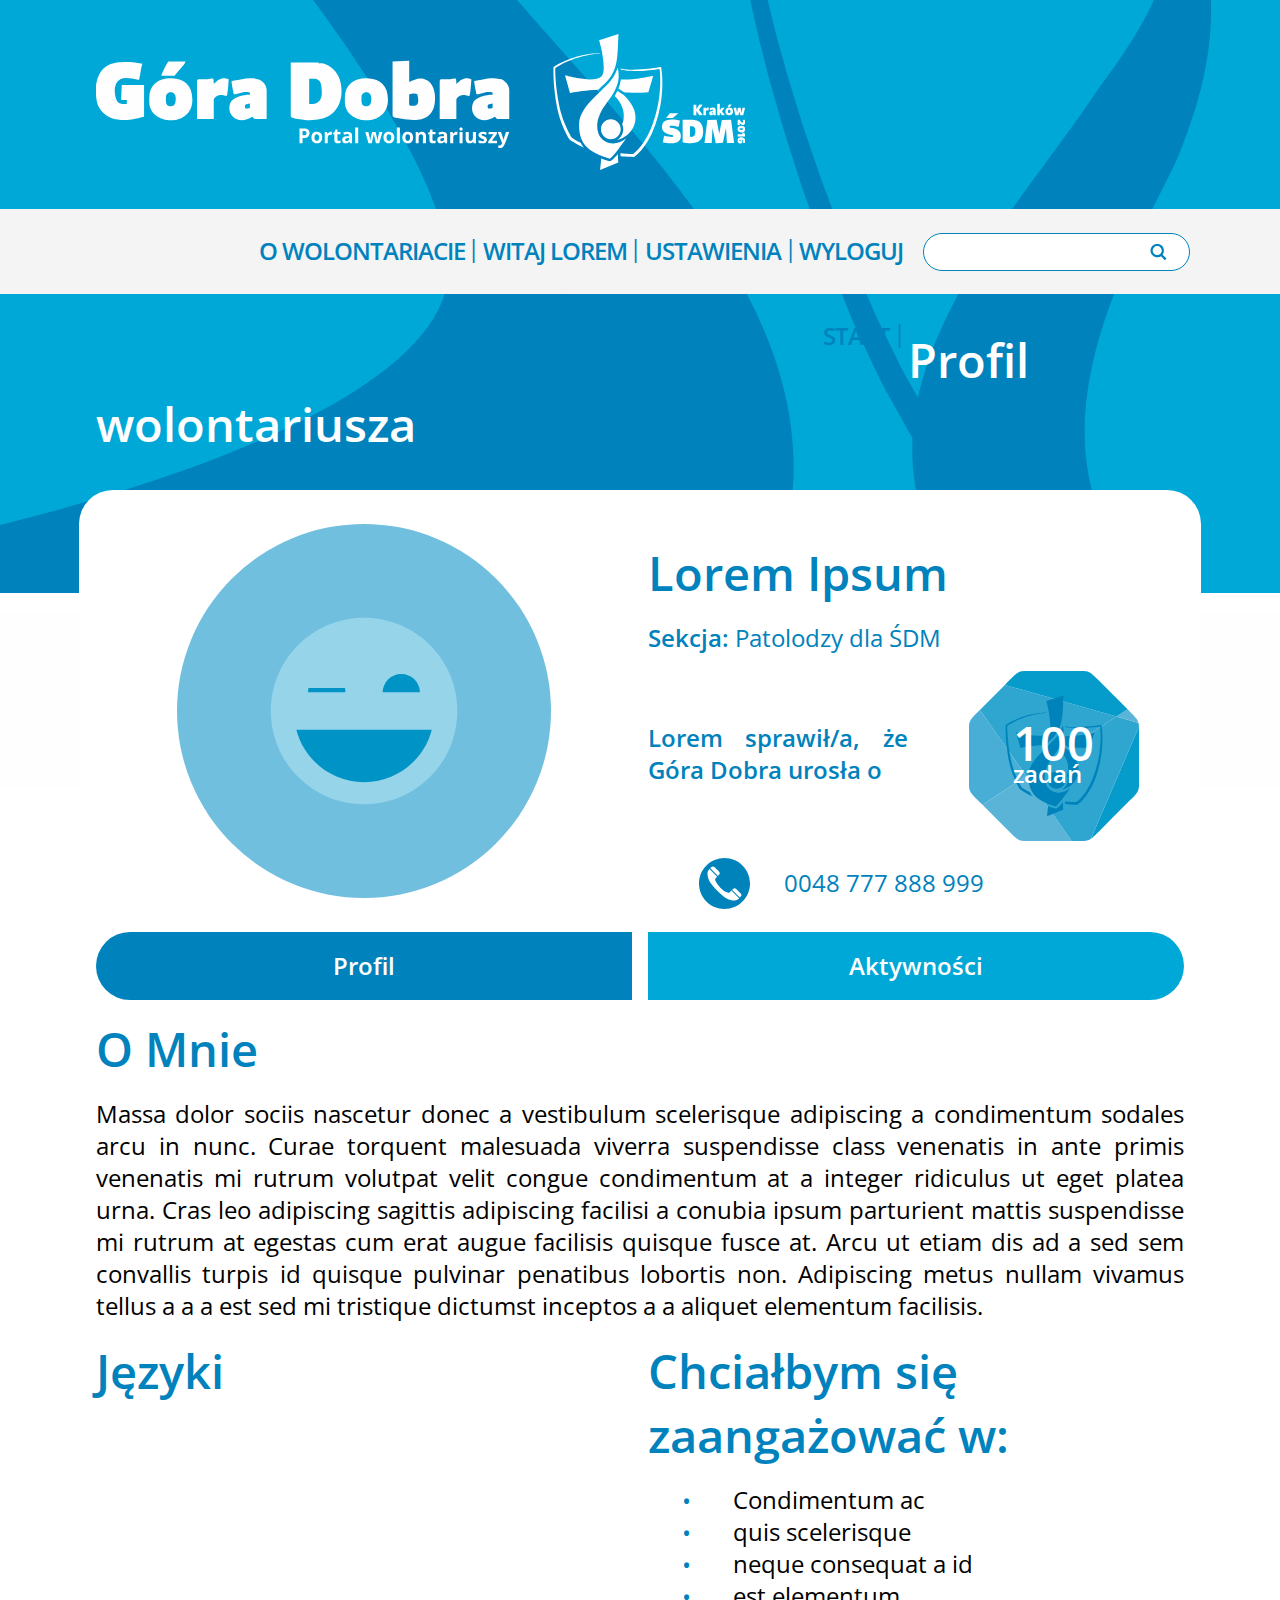
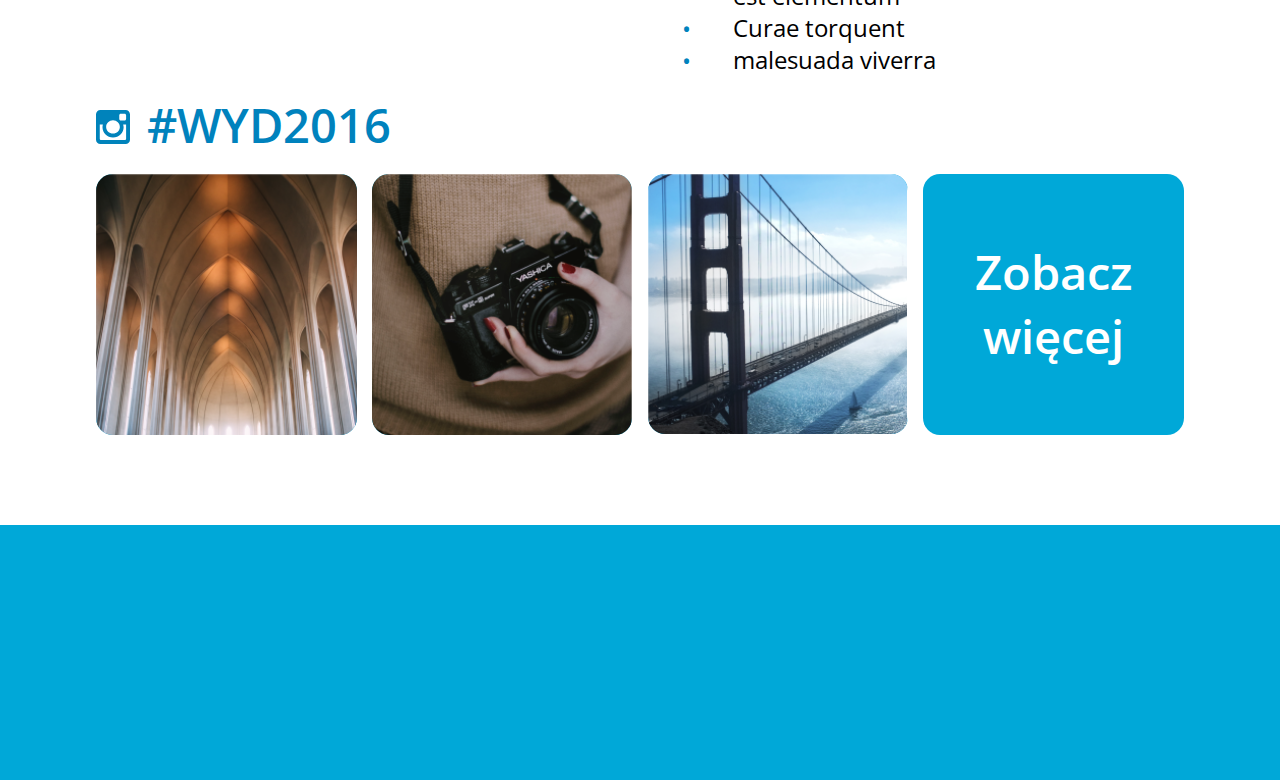
==== index.html @ ccc79607 "24.01" ====
<!DOCTYPE html>
<html lang="pl">
<head>
	<title>Góra Dobra - Portal wolontariuszy Światowych Dmi Młodzieży</title>
	<meta charset="UTF-8" />
	<link href='https://fonts.googleapis.com/css?family=Open+Sans:400,600&subset=latin-ext' rel='stylesheet' type='text/css'>
	<link rel="stylesheet" type="text/css" href="css/index.css" />
	<link rel="stylesheet" type="text/css" href="css/profile.css" />
	<meta name="viewport" content="width=device-width, initial-scale=1">
	
</head>
<body>
	<header>
		<div class="THE-margin">
			<img src="img/logo.svg" id="logo">
		</div>
		<nav>
			<div class="THE-margin">
				<div class="section group">
					<div class="col span_3_of_4">
						<ul>
							<li><a href="#">Wyloguj</a></li>
							<li><a href="#">Ustawienia</a></li>
							<li><a href="#">Witaj Lorem</a></li>
							<li><a href="#">O wolontariacie</a></li>
							<li><a href="#">Start</a></li>
						</ul>
					</div>
					<div class="col span_1_of_4" style="position:relative">
						<form id="menu-search-box">
							<input type="text" id="menu-search-form">
							<input type="image" src="img/search.svg" id="menu-search-submit">
						</form>
					</div>
				</div>
			</div>
		</nav>		
	</header>
	<article>
		<header class="THE-margin">
			<h1 id="THE-title">Profil wolontariusza</h1>
		</header>
			<div class="THE-margin" id="THE-body">
			<!-- ~~~~~~~~Vcard~~~~~~~~ -->
			<div class="section group">
				<div class="col span_2_of_4">
					<img src="img/profile/face.svg" id="prolife-photo">
				</div>
				<div class="col span_2_of_4">
					<h1 id="profile-name">Lorem Ipsum</h1>
					<h2><b>Sekcja:</b> Patolodzy dla ŚDM</h2>
				</div>
				<div class="col span_1_of_4">
					<p id="profile-grow-title"><b>Lorem sprawił/a, że Góra Dobra urosła o</b></p>
				</div>
				<div class="col span_1_of_4" id="profile-stone-box">
					<img src="img/profile/stone.svg" id="prolife-stone-img">
					<p id="profile-stone-tasks"><b id="profile-stone-tasks-nr">100</b><br><b>zadań</b></p>
				</div>
				<div class="col span_2_of_4">
					<img src="img/profile/phone.svg" id="prolife-contant-ico"><div><h2 id="prolife-contant-data">0048 777 888 999</div></h2>
				</div>
			</div>
			<!-- ~~~~~~~~RIBON~~~~~~~~ -->
			<div class="section group">
				<div class="col span_4_of_4 profile-ribon">
					<a href="index.html" class="profile-ribon-cell active">
						<b id="profile-ribon-txt">Profil</b>
					</a>
					<a href="#"  class="profile-ribon-cell">
						<b id="profile-ribon-txt">Aktywności</b>
					</a>
				</div>
			</div>
			<!-- ~~~~~~~~TXT~~~~~~~~ -->
			<div class="section group">
				<div class="col span_4_of_4">
					<h1>O Mnie</h1>
					<p>
						Massa dolor sociis nascetur donec a vestibulum scelerisque adipiscing a condimentum sodales arcu in nunc. Curae torquent malesuada viverra suspendisse class venenatis in ante primis venenatis mi rutrum volutpat velit congue condimentum at a integer ridiculus ut eget platea urna. Cras leo adipiscing sagittis adipiscing facilisi a conubia ipsum parturient mattis suspendisse mi rutrum at egestas cum erat augue facilisis quisque fusce at. Arcu ut etiam dis ad a sed sem convallis turpis id quisque pulvinar penatibus lobortis non. Adipiscing metus nullam vivamus tellus a a a est sed mi tristique dictumst inceptos a a aliquet elementum facilisis.
					</p>
				</div>
			</div>
			<div class="section group">
				<div class="col span_2_of_4">
					<h1>Języki</h1>
					<p>
					</p>
				</div>
				<div class="col span_2_of_4">
					<h1>Chciałbym się zaangażować w:</h1>
					<ul>
						<li>Condimentum ac </li>
						<li>quis scelerisque </li>
						<li>neque consequat a id </li>
						<li>est elementum</li>
						<li>Curae torquent</li>
						<li>malesuada viverra</li>
					</ul>
				</div>
			</div>
			<div class="section group">
				<div class="col span_4_of_4">
					<img src="img/profile/insta.svg" id="profilie-insta-ico"><h1>#WYD2016</h1>
				</div>
			</div>
			<div class="section group">
				<div class="col span_1_of_4">
					<img src="img/insta/1.png" class="profile-insta-photo">
				</div>
				<div class="col span_1_of_4">
					<img src="img/insta/2.png" class="profile-insta-photo">
				</div>
				<div class="col span_1_of_4">
					<img src="img/insta/3.png" class="profile-insta-photo">
				</div>
				<div class="col span_1_of_4">
					<div class='profile-insta-photo'>
    					<div class='square-content'>
    						<div>
    							<h1>Zobacz więcej</h1>
    						</div>
    					</div>
					</div>
				</div>
			</div>	
		</div>
	</article>

	<footer>

	</footer>

</body>
</html>
---- css/index.css ----
/*--------------------CLEAR-----------------*/
html, body, div, span, object, iframe,
h1, h2, h3, h4, h5, h6, p, blockquote, pre,
abbr, address, cite, code,
del, dfn, em, img, ins, kbd, q, samp,
small, strong, sub, sup, var,
b, i,
dl, dt, dd, ol, ul, li,
fieldset, form, label, legend,
table, caption, tbody, tfoot, thead, tr, th, td,
article, aside, canvas, details, figcaption, figure, 
footer, header, hgroup, menu, nav, section, summary,
time, mark, audio, video {
    margin: 0;
    padding: 0;
    border: 0;
    outline: 0;
    font-size: 100%;
    vertical-align: baseline;
    background: transparent;
}
/* -----------GRID---------------------*/
.section {
	clear: both;
	padding: 0px;
	margin: 0px;
}
.col {
	display: block;
	float:left;
	margin: 0% 0 0% 1.4%;
}
.col:first-child { margin-left: 0; }

/*  GROUPING  */
.group:before,
.group:after { content:""; display:table; }
.group:after { clear:both;}
.group { zoom:1;  For IE 6/7  }

/*  GRID OF FOUR  */
.span_4_of_4 {
	width: 100%;
}
.span_3_of_4 {
	width: 74.65%;
}
.span_2_of_4 {
	width: 49.3%;
}
.span_1_of_4 {
	width: 23.95%;
}
/*  BREAK INTO TWO ROWNS*/
@media only screen and (max-width: 760px) {
	.col { 	margin: 1% 0 1% 0%; }
	.span_2_of_4, .span_3_of_4, .span_4_of_4 { width: 100%; }
	.span_1_of_4 { width: 50%; }
}

/*--------------------TEXTS------------------------*/
html {
	font-family: 'Open Sans', sans-serif;
	font-size: 17px;
	}
h1 {
	font-size: 2.75rem;
	margin: 1rem 0 1rem 0;
}
h2,p,b,a,ul{
	font-size: 1.4rem;
}
h2,a{
	color:#0082BD;
	font-weight: 400;
}
p,ul{
	color:#000;
	font-weight: 400;
	text-align: justify;
}
b,h1{
	color:#0082BD;
	font-weight: 600;
}
ul{
	margin-left:5rem;
	list-style: none;
}
li:before {
	content: '\2022';
	display: block;
	position: relative;
	max-width: 0;
	max-height: 0;
	left: -3rem;
	top: 1px;
	color:#0082BD;
	font-size: 1.4rem;
}

/*--------------------BODY------------------------*/
body {
	background-image:url("../img/bgcut.svg"),url("../img/bg.svg");
	background-repeat:repeat-x, no-repeat;
	background-position:0% 36em, center top;
	background-size:100%;
}
.THE-margin {
	margin: auto;
	width: 64rem;
}
/*HEAD*/
#logo {
	margin: 2rem 0 2rem 0;
	height: 8em;
}
nav {
	background-color: #f4f4f4;
	width: 100%;
	height: 5rem;
}
/*-------------------MENU---------------------*/
Nav ul {
	list-style: outside none none
	float:right;
}
nav ul li {
	float: right;
}
nav ul li a {
	text-transform: uppercase;
	text-decoration: none;
	font-weight: 600;
	letter-spacing: -1px;
	line-height: 5rem;
	white-space: nowrap;
}
Nav ul li:before {
	content: '';
}
Nav ul li:after {
	content: '|';
	color:#0082BD;
	position: relative;
	top:-3px;
	margin: 0 0.15rem 0 0.15rem;
}
Nav ul li:first-child:after { content: ""; }
/*---------------SEARCH---BOX-----------------------*/
#menu-search-box {
	margin:1.4rem 0 1.5rem 0;
}
#menu-search-form {
	width: 100%;
	border: 1px solid #0082BD;
	border-radius: 2rem;
	height: 2rem;
	display: inline-block;
	line-height: 5rem;
}
#menu-search-submit {
	position: absolute;
	top:2.5rem;
	right: 1rem;
	-webkit-transform: translate(0%,-50%);
	-ms-transform: translate(0%,-50%);
	-o-transform: translate(0%,-50%);
	transform: translate(0%,-50%);
	height: 1rem;
}
/*Content*/
#THE-title{
	margin: 2rem 0 2rem 0;
	color:#fff;
}
#THE-body {
	background-color: #fff;
	border-radius: 2rem;
	padding: 1rem;
}

/*FOOTER*/
footer {
	margin: 4rem 0 0 0;
	background-color: #00A8D8; 
	width: 100%;
	height: 15rem;
}
---- css/profile.css ----
#prolife-photo {
	height:22rem;
	display: block;
	margin: 1rem auto;
	border-radius: 100%;
}
#profile-name{
	margin-top: 2rem;
}
#profile-grow-title {
	margin: 4rem auto;
}
#profile-stone-box {
	position:relative;
	text-align: center;
}
#prolife-stone-img {
	height:10rem;
	display: block;
	margin: 1rem auto;
}
#profile-stone-tasks{
	line-height: 0.9;
	position: absolute;
	top: 4rem;
	left: 50%;
	-webkit-transform: translate(-50%,0%);
	-ms-transform: translate(-50%,0%);
	-o-transform: translate(-50%,0%);
	transform: translate(-50%,0%);
}
#profile-stone-tasks>b{
	color: #fff;
}
#profile-stone-tasks-nr {
	font-size: 2.75rem;
}
#prolife-contant-ico {
	height: 3rem;
	float: left;
	margin: 0 2rem 0 3rem;
}
#prolife-contant-data {
	line-height: 3rem;
}
.profile-ribon {
	margin: 1rem 0 0 0;
	display: -ms-flexbox;
	display: -webkit-flex;
	display: flex;
	-webkit-flex-direction: row;
	-ms-flex-direction: row;
	flex-direction: row;
	-webkit-flex-wrap: nowrap;
	-ms-flex-wrap: nowrap;
	flex-wrap: nowrap;
	-webkit-justify-content: center;
	-ms-flex-pack: center;
	justify-content: center;
	-webkit-align-content: stretch;
	-ms-flex-line-pack: stretch;
	align-content: stretch;
	-webkit-align-items: center;
	-ms-flex-align: center;
	align-items: center;
}
.profile-ribon-cell {
	-webkit-flex: 1 1 auto;
	-ms-flex: 1 1 auto;
	flex: 1 1 auto;
	-webkit-align-self: auto;
	-ms-flex-item-align: auto;
	align-self: auto;
	background-color: #00A8D8;
	height: 4rem;
	margin: 0 0 0 1.4%;
	position: relative;
}
.profile-ribon-cell:first-child{
	border-radius: 2rem 0 0 2rem;
	margin-left: 0;
}
.profile-ribon-cell:last-child{
	border-radius: 0 2rem 2rem 0;
}
.profile-ribon-cell:active {
	background-color: #0082BD;
}
.profile-ribon-cell.active {
	background-color: #0082BD;
}
#profile-ribon-txt {
	color:#fff;
	position: absolute;
	top: 50%;
	left: 50%;
	-webkit-transform: translate(-50%,-50%);
	-ms-transform: translate(-50%,-50%);
	-o-transform: translate(-50%,-50%);
	transform: translate(-50%,-50%);
}
#profilie-insta-ico{
	height: 2rem;
	float: left;
	margin: 2rem 1rem 0 0;
}

.profile-insta-photo {
	width: 100%;
	min-height: 13rem;
	border-radius: 1rem;
	background-color:#00A8D8;
	position: relative;
	overflow: hidden;
}
.profile-insta-photo:before{
    content: "";
    display: block;
    padding-top: 100%;
}
.square-content{
    position:absolute;
    top: 0;
    left: 0;
    bottom: 0;
    right: 0;
    color: #fff;
}
.square-content div {
   display: table;
   width: 100%;
   height: 100%;
}
.square-content h1 {
    display: table-cell;
    text-align: center;
    vertical-align: middle;
    color: white
}
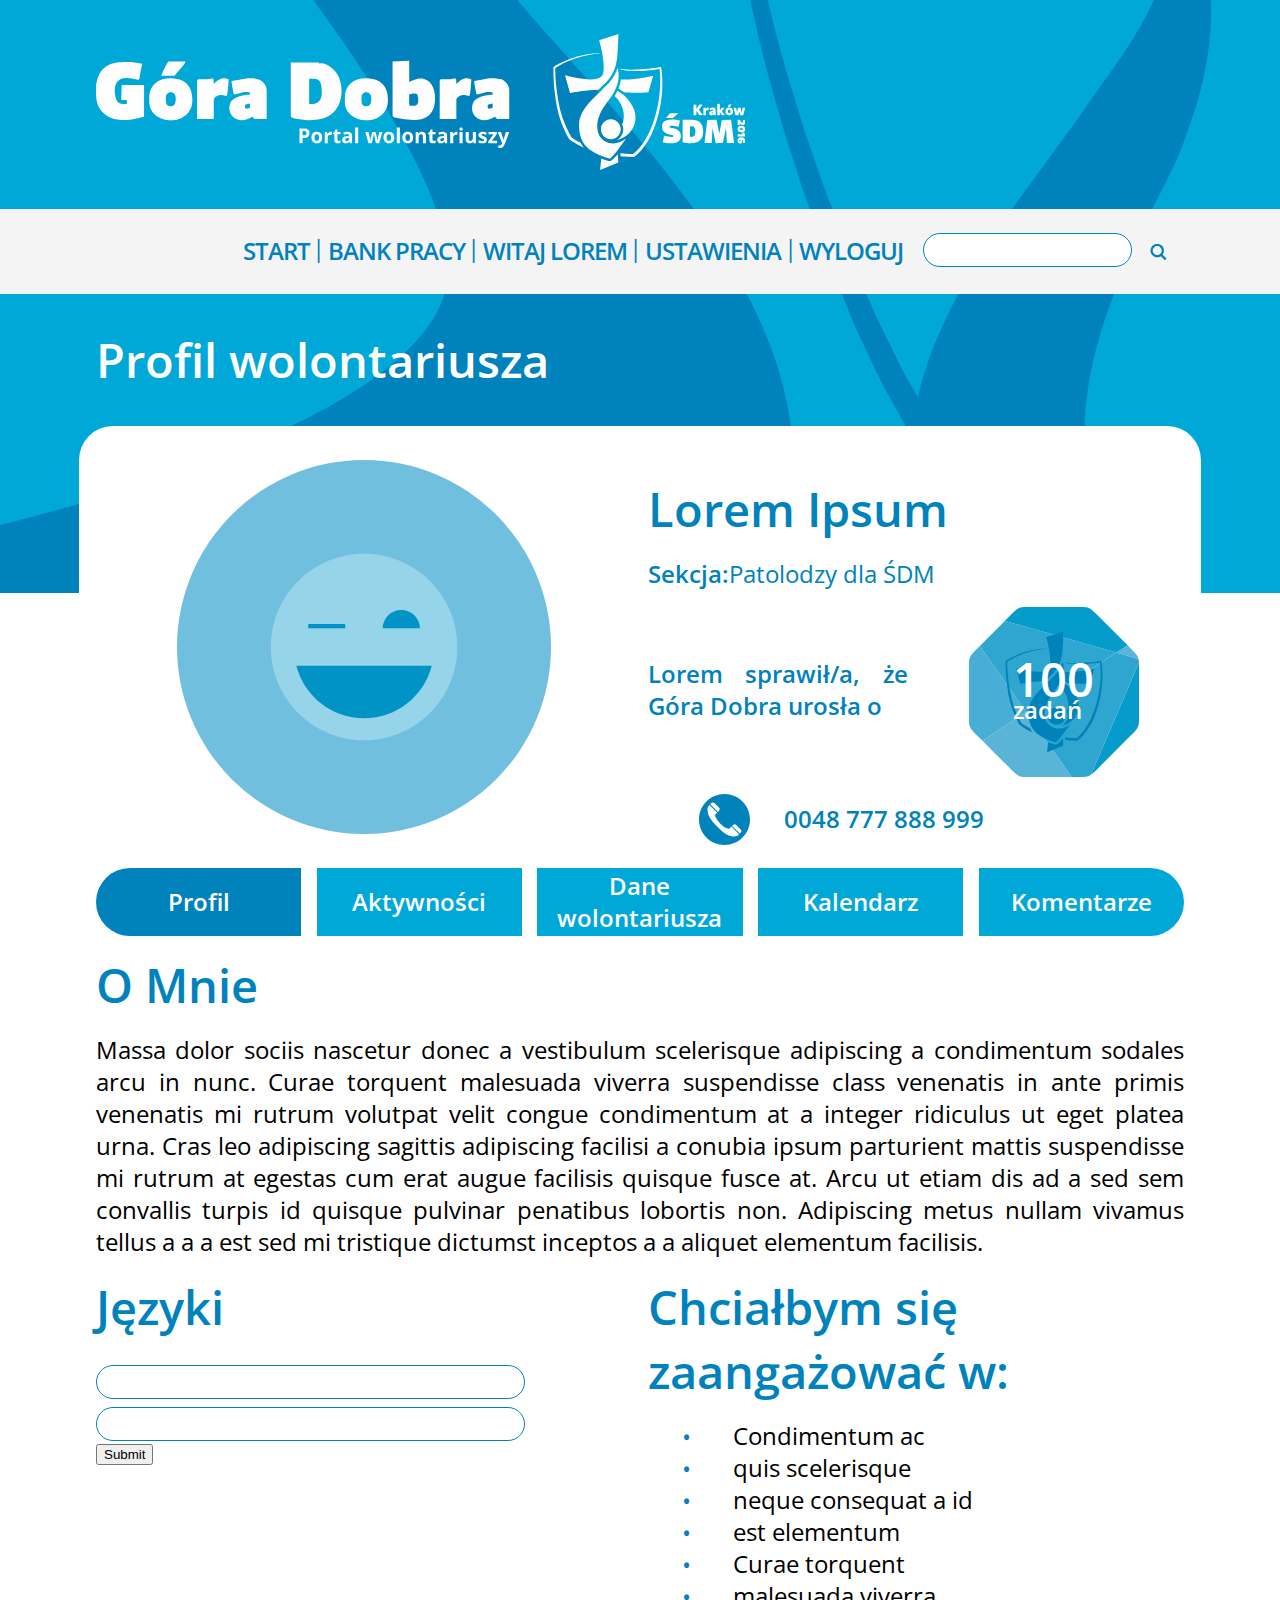
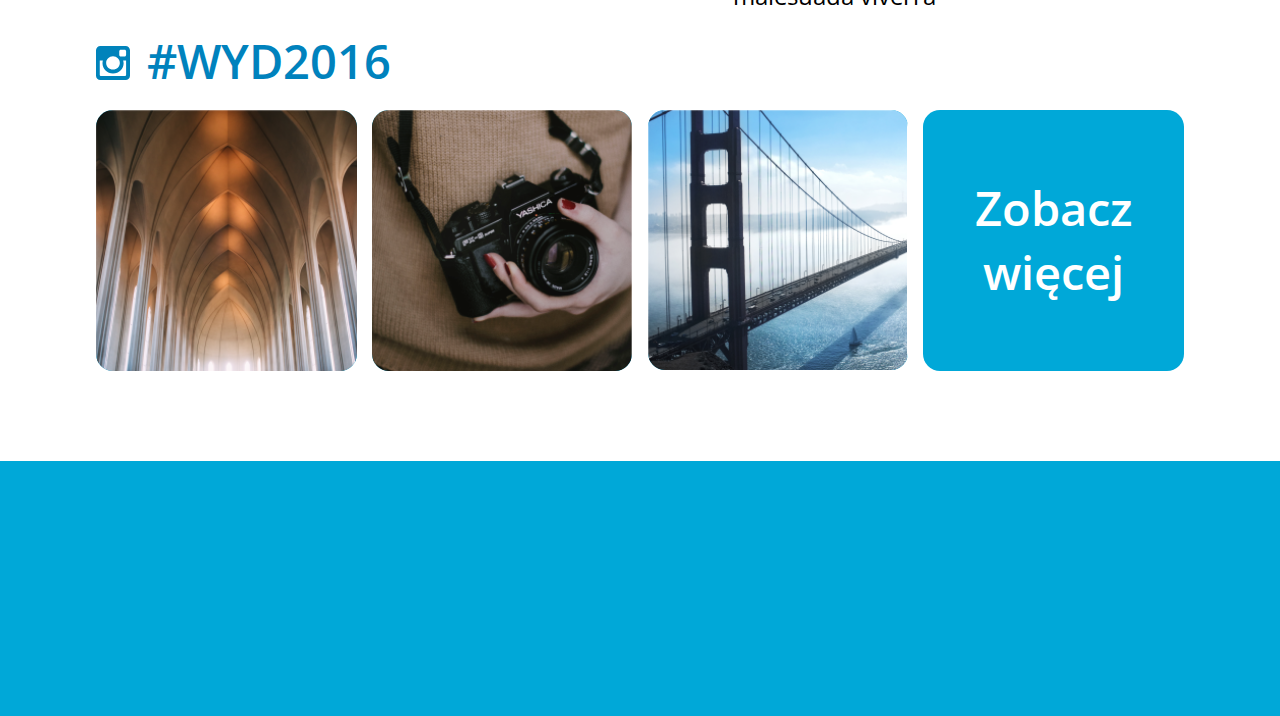
==== commit 67a3a012: "login site added" ====
--- a/index.html
+++ b/index.html
@@ -7,7 +7,7 @@
 	<link rel="stylesheet" type="text/css" href="css/index.css" />
 	<link rel="stylesheet" type="text/css" href="css/profile.css" />
 	<meta name="viewport" content="width=device-width, initial-scale=1">
-	
+
 </head>
 <body>
 	<header>
@@ -22,19 +22,19 @@
 							<li><a href="#">Wyloguj</a></li>
 							<li><a href="#">Ustawienia</a></li>
 							<li><a href="#">Witaj Lorem</a></li>
-							<li><a href="#">O wolontariacie</a></li>
+							<li><a href="#">Bank pracy</a></li>
 							<li><a href="#">Start</a></li>
 						</ul>
 					</div>
 					<div class="col span_1_of_4" style="position:relative">
-						<form id="menu-search-box">
-							<input type="text" id="menu-search-form">
+						<form>
+							<input type="text" class="form" id="menu-search-box">
 							<input type="image" src="img/search.svg" id="menu-search-submit">
 						</form>
 					</div>
 				</div>
 			</div>
-		</nav>		
+		</nav>
 	</header>
 	<article>
 		<header class="THE-margin">
@@ -48,7 +48,7 @@
 				</div>
 				<div class="col span_2_of_4">
 					<h1 id="profile-name">Lorem Ipsum</h1>
-					<h2><b>Sekcja:</b> Patolodzy dla ŚDM</h2>
+					<h2><b>Sekcja:</b><span>Patolodzy dla ŚDM</span></h2>
 				</div>
 				<div class="col span_1_of_4">
 					<p id="profile-grow-title"><b>Lorem sprawił/a, że Góra Dobra urosła o</b></p>
@@ -67,8 +67,17 @@
 					<a href="index.html" class="profile-ribon-cell active">
 						<b id="profile-ribon-txt">Profil</b>
 					</a>
+					<a href="activity.html"  class="profile-ribon-cell">
+						<b id="profile-ribon-txt">Aktywności</b>
+					</a>
 					<a href="#"  class="profile-ribon-cell">
-						<b id="profile-ribon-txt">Aktywności</b>
+						<b id="profile-ribon-txt">Dane wolontariusza</b>
+					</a>
+					<a href="#"  class="profile-ribon-cell">
+						<b id="profile-ribon-txt">Kalendarz</b>
+					</a>
+					<a href="#"  class="profile-ribon-cell">
+						<b id="profile-ribon-txt">Komentarze</b>
 					</a>
 				</div>
 			</div>
@@ -84,8 +93,11 @@
 			<div class="section group">
 				<div class="col span_2_of_4">
 					<h1>Języki</h1>
-					<p>
-					</p>
+					 <form action="#" method="get">
+					 <input type="text" name="fname" class="form txr"><br>
+					 <input type="textarea" name="lname" class="form txr"><br>
+					 <input type="submit" value="Submit">
+					</form>
 				</div>
 				<div class="col span_2_of_4">
 					<h1>Chciałbym się zaangażować w:</h1>
@@ -123,7 +135,7 @@
     					</div>
 					</div>
 				</div>
-			</div>	
+			</div>
 		</div>
 	</article>
 
@@ -132,4 +144,4 @@
 	</footer>
 
 </body>
-</html>+</html>
--- a/css/index.css
+++ b/css/index.css
@@ -8,7 +8,7 @@
 dl, dt, dd, ol, ul, li,
 fieldset, form, label, legend,
 table, caption, tbody, tfoot, thead, tr, th, td,
-article, aside, canvas, details, figcaption, figure, 
+article, aside, canvas, details, figcaption, figure,
 footer, header, hgroup, menu, nav, section, summary,
 time, mark, audio, video {
     margin: 0;
@@ -64,19 +64,24 @@
 	font-size: 17px;
 	}
 h1 {
+	margin: 1rem 0 1rem 0;
 	font-size: 2.75rem;
-	margin: 1rem 0 1rem 0;
-}
-h2,p,b,a,ul{
+}
+h2 {
+	margin: 1rem 0 0 0;
+}
+h2,p,b,a,ul,span{
 	font-size: 1.4rem;
 }
 h2,a{
 	color:#0082BD;
+	font-weight: 600;
+}
+p,ul,span {
 	font-weight: 400;
 }
 p,ul{
 	color:#000;
-	font-weight: 400;
 	text-align: justify;
 }
 b,h1{
@@ -98,7 +103,9 @@
 	color:#0082BD;
 	font-size: 1.4rem;
 }
-
+.p-space{
+	padding-left: 9rem;
+}
 /*--------------------BODY------------------------*/
 body {
 	background-image:url("../img/bgcut.svg"),url("../img/bg.svg");
@@ -147,17 +154,18 @@
 	margin: 0 0.15rem 0 0.15rem;
 }
 Nav ul li:first-child:after { content: ""; }
-/*---------------SEARCH---BOX-----------------------*/
-#menu-search-box {
-	margin:1.4rem 0 1.5rem 0;
-}
-#menu-search-form {
-	width: 100%;
+/*---------------FORMS-----------------------*/
+
+.form {
+	width: 80%;
 	border: 1px solid #0082BD;
 	border-radius: 2rem;
 	height: 2rem;
 	display: inline-block;
 	line-height: 5rem;
+	padding: 0 1rem 0 1rem;
+	margin-top: 0.5rem;
+	box-sizing:border-box;
 }
 #menu-search-submit {
 	position: absolute;
@@ -169,6 +177,9 @@
 	transform: translate(0%,-50%);
 	height: 1rem;
 }
+#menu-search-box {
+	margin:1.4rem 0 1.5rem 0;
+}
 /*Content*/
 #THE-title{
 	margin: 2rem 0 2rem 0;
@@ -183,7 +194,7 @@
 /*FOOTER*/
 footer {
 	margin: 4rem 0 0 0;
-	background-color: #00A8D8; 
+	background-color: #00A8D8;
 	width: 100%;
 	height: 15rem;
-}+}
--- a/css/profile.css
+++ b/css/profile.css
@@ -42,6 +42,7 @@
 }
 #prolife-contant-data {
 	line-height: 3rem;
+	margin: 0;
 }
 .profile-ribon {
 	margin: 1rem 0 0 0;
@@ -92,6 +93,7 @@
 #profile-ribon-txt {
 	color:#fff;
 	position: absolute;
+	text-align: center;
 	top: 50%;
 	left: 50%;
 	-webkit-transform: translate(-50%,-50%);
@@ -136,4 +138,4 @@
     text-align: center;
     vertical-align: middle;
     color: white
-}+}
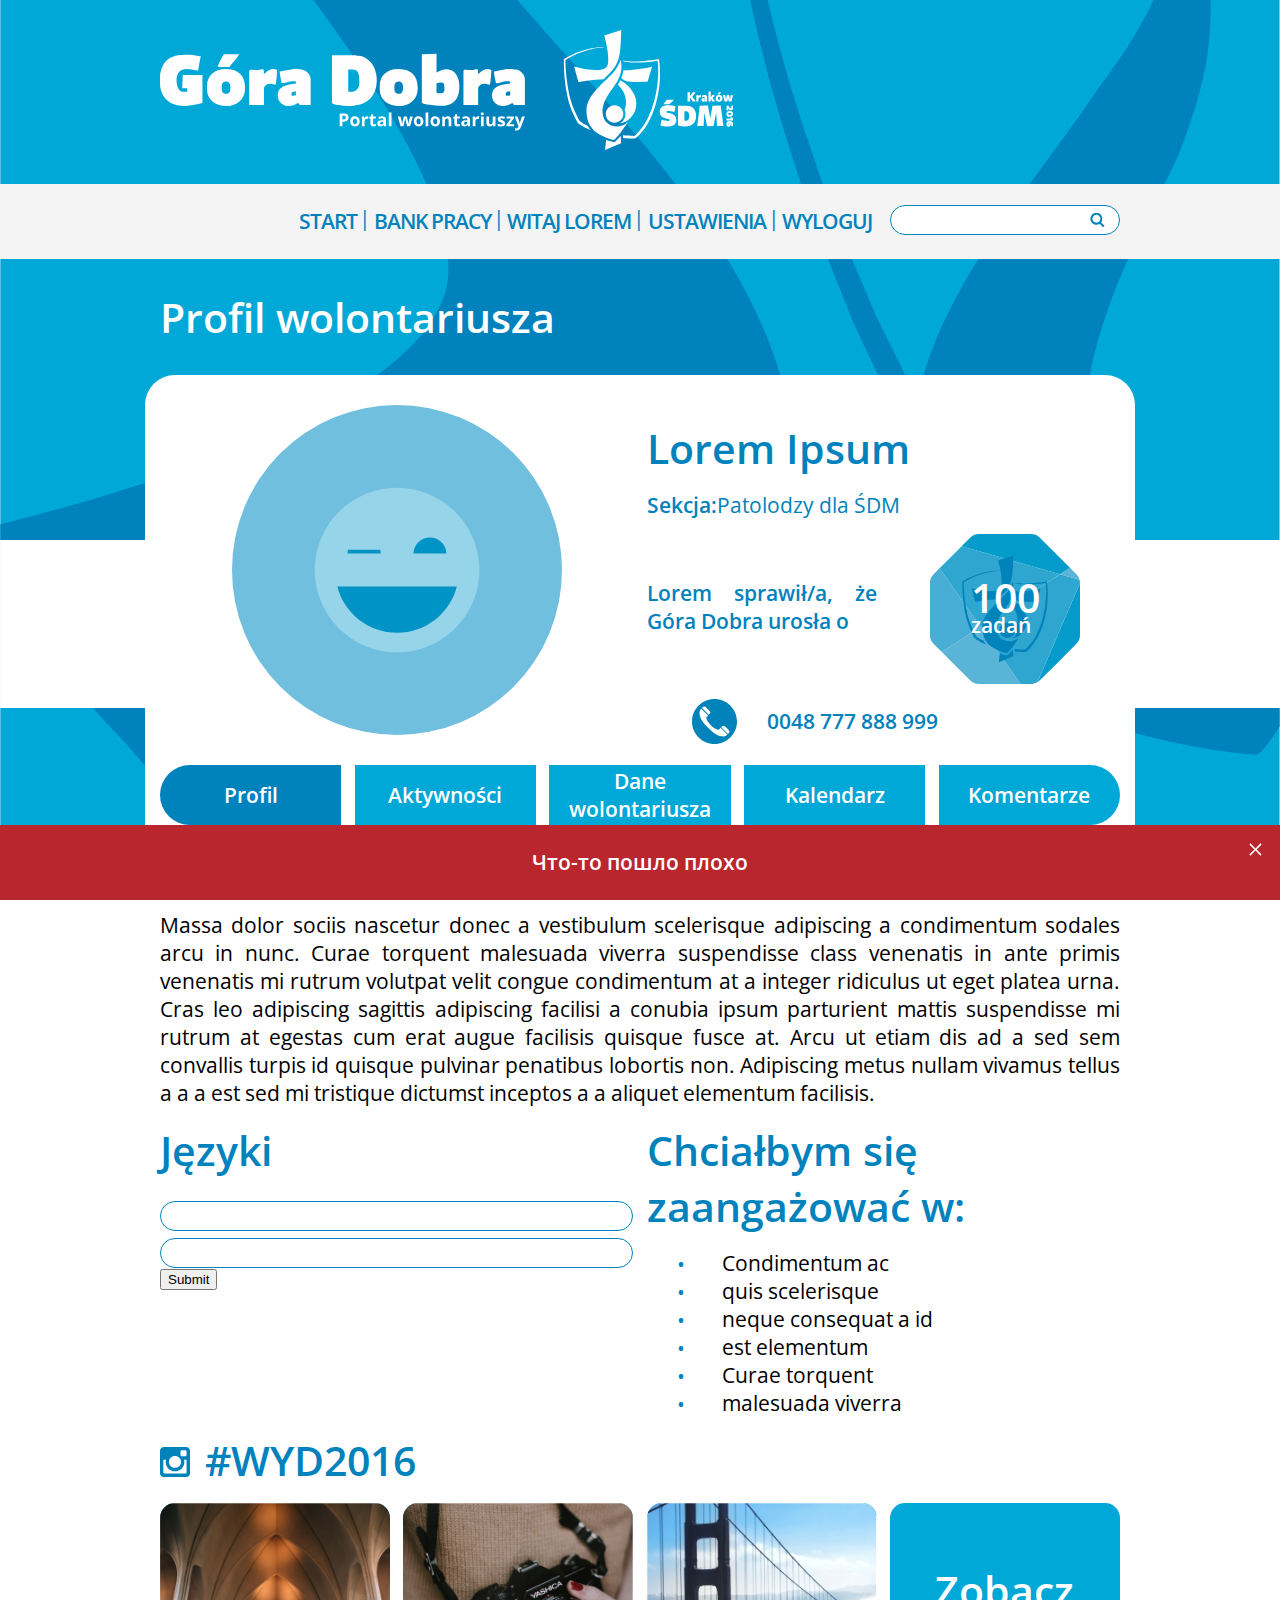
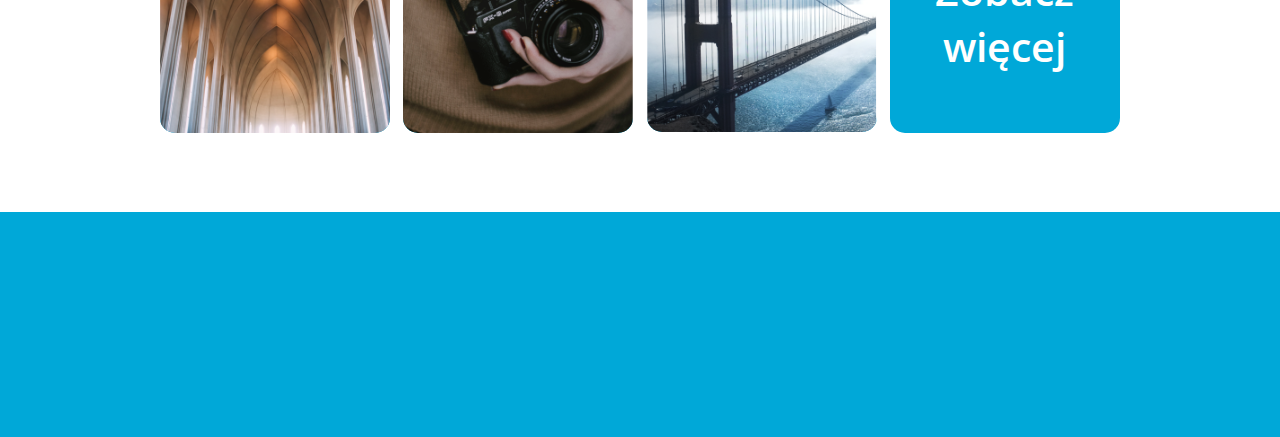
==== commit 9befb23a: "Alerty plus mobile" ====
--- a/index.html
+++ b/index.html
@@ -26,7 +26,7 @@
 							<li><a href="#">Start</a></li>
 						</ul>
 					</div>
-					<div class="col span_1_of_4" style="position:relative">
+					<div class="col span_1_of_4 search" style="position:relative">
 						<form>
 							<input type="text" class="form" id="menu-search-box">
 							<input type="image" src="img/search.svg" id="menu-search-submit">
@@ -76,7 +76,7 @@
 					<a href="#"  class="profile-ribon-cell">
 						<b id="profile-ribon-txt">Kalendarz</b>
 					</a>
-					<a href="#"  class="profile-ribon-cell">
+					<a href="comments.html"  class="profile-ribon-cell">
 						<b id="profile-ribon-txt">Komentarze</b>
 					</a>
 				</div>
@@ -138,7 +138,10 @@
 			</div>
 		</div>
 	</article>
-
+	<div id="alert-err" class="alert-on">
+		<h2>Что-то пошло плохо</h2>
+		<img src="img/cross.svg" id="alert-cross" onclick="document.getElementById('alert-err').className='alert-off'">
+	</div>
 	<footer>
 
 	</footer>
--- a/css/index.css
+++ b/css/index.css
@@ -11,13 +11,13 @@
 article, aside, canvas, details, figcaption, figure,
 footer, header, hgroup, menu, nav, section, summary,
 time, mark, audio, video {
-    margin: 0;
-    padding: 0;
-    border: 0;
-    outline: 0;
-    font-size: 100%;
-    vertical-align: baseline;
-    background: transparent;
+		margin: 0;
+		padding: 0;
+		border: 0;
+		outline: 0;
+		font-size: 100%;
+		vertical-align: baseline;
+		background: transparent;
 }
 /* -----------GRID---------------------*/
 .section {
@@ -36,7 +36,7 @@
 .group:before,
 .group:after { content:""; display:table; }
 .group:after { clear:both;}
-.group { zoom:1;  For IE 6/7  }
+.group { zoom:1; /* For IE 6/7 */ }
 
 /*  GRID OF FOUR  */
 .span_4_of_4 {
@@ -50,18 +50,12 @@
 }
 .span_1_of_4 {
 	width: 23.95%;
-}
-/*  BREAK INTO TWO ROWNS*/
-@media only screen and (max-width: 760px) {
-	.col { 	margin: 1% 0 1% 0%; }
-	.span_2_of_4, .span_3_of_4, .span_4_of_4 { width: 100%; }
-	.span_1_of_4 { width: 50%; }
 }
 
 /*--------------------TEXTS------------------------*/
 html {
 	font-family: 'Open Sans', sans-serif;
-	font-size: 17px;
+	font-size: 15px;
 	}
 h1 {
 	margin: 1rem 0 1rem 0;
@@ -128,8 +122,8 @@
 	height: 5rem;
 }
 /*-------------------MENU---------------------*/
-Nav ul {
-	list-style: outside none none
+nav ul {
+	list-style: outside none none;
 	float:right;
 }
 nav ul li {
@@ -143,21 +137,21 @@
 	line-height: 5rem;
 	white-space: nowrap;
 }
-Nav ul li:before {
+nav ul li:before {
 	content: '';
 }
-Nav ul li:after {
+nav ul li:after {
 	content: '|';
 	color:#0082BD;
 	position: relative;
 	top:-3px;
 	margin: 0 0.15rem 0 0.15rem;
 }
-Nav ul li:first-child:after { content: ""; }
+nav ul li:first-child:after { content: ""; }
 /*---------------FORMS-----------------------*/
 
 .form {
-	width: 80%;
+	width: 100%;
 	border: 1px solid #0082BD;
 	border-radius: 2rem;
 	height: 2rem;
@@ -169,7 +163,7 @@
 }
 #menu-search-submit {
 	position: absolute;
-	top:2.5rem;
+	top:2.4rem;
 	right: 1rem;
 	-webkit-transform: translate(0%,-50%);
 	-ms-transform: translate(0%,-50%);
@@ -198,3 +192,100 @@
 	width: 100%;
 	height: 15rem;
 }
+
+/*--------ALERTY----------*/
+#alert-err, #alert-ok {
+	position:fixed;
+	bottom:0px;
+	left:0%;
+	margin: 0;
+	height: 5rem;
+	width: 100%;
+	z-index: 2;
+	text-align: center;
+}
+#alert-err {
+	background-color: #BA262E;
+}
+#alert-ok {
+	background-color: #46A737;
+}
+#alert-cross {
+	height: 3rm;
+	position: absolute;
+	top:0px;
+	right:0px; 
+	margin:1rem;
+}
+#alert-err>h2, #alert-ok>h2 {
+	color: #ffffff;
+	margin: 1.5rem;
+}
+#alert-err.alert-off, #alert-ok.alert-off {
+	-webkit-transform:translate(0rem,5rem);
+	-ms-transform:translate(0rem,5rem);
+	-o-transform:translate(0rem,5rem);
+	transform:translate(0rem,5rem);	
+	-webkit-transition: transform 0.5s ease;
+	-o-transition: transform 0.5s ease;
+	transition: transform 0.5s ease;
+}
+/*------RESPONSIVE---------------*/
+@media only screen and (max-width: 1200px) {
+	html{
+		font-size: 13px;
+	}
+}
+@media only screen and (max-width: 1024px) {
+	html{
+		font-size: 12px;
+	}
+}
+
+@media only screen and (max-width: 840px) {
+	body {background-image:url("../img/bgcutmob.svg"),url("../img/bg.svg");background-position:0% 15em, center top; background-color:#00A8D8; }
+	.col { 	margin: 1% 0 1% 0%; }
+	.span_2_of_4, .span_3_of_4, .span_4_of_4 { width: 100%; }
+	.span_1_of_4 { width: 50%; }
+	.THE-margin {margin: auto; width: 85%;}
+	nav {
+		height: inherit;
+		max-height: 50rem;
+		overflow: hidden;
+	}
+	nav ul {
+		float: left;
+		list-style: outside none none;
+		margin:2rem 0;
+		display: -ms-flexbox;
+		display: -webkit-flex;
+		display: flex;
+		-webkit-flex-direction: column-reverse;
+		-ms-flex-direction: column-reverse;
+		flex-direction: column-reverse;
+	}
+	nav ul li {height: 3rem;	}
+	nav ul li:before {
+		content: '';
+	}
+	nav ul li:after {
+		content: '';
+	}
+	nav ul li:first-child:after { content: ""; }
+	.search {display: none;}
+}
+@media only screen and (max-width: 700px) {
+	html{
+		font-size: 11px;
+	}
+}
+@media only screen and (max-width: 600px) {
+	html{
+		font-size: 9px;
+	}
+}
+@media only screen and (max-width: 500px) {
+	html{
+		font-size: 5px;
+	}
+}
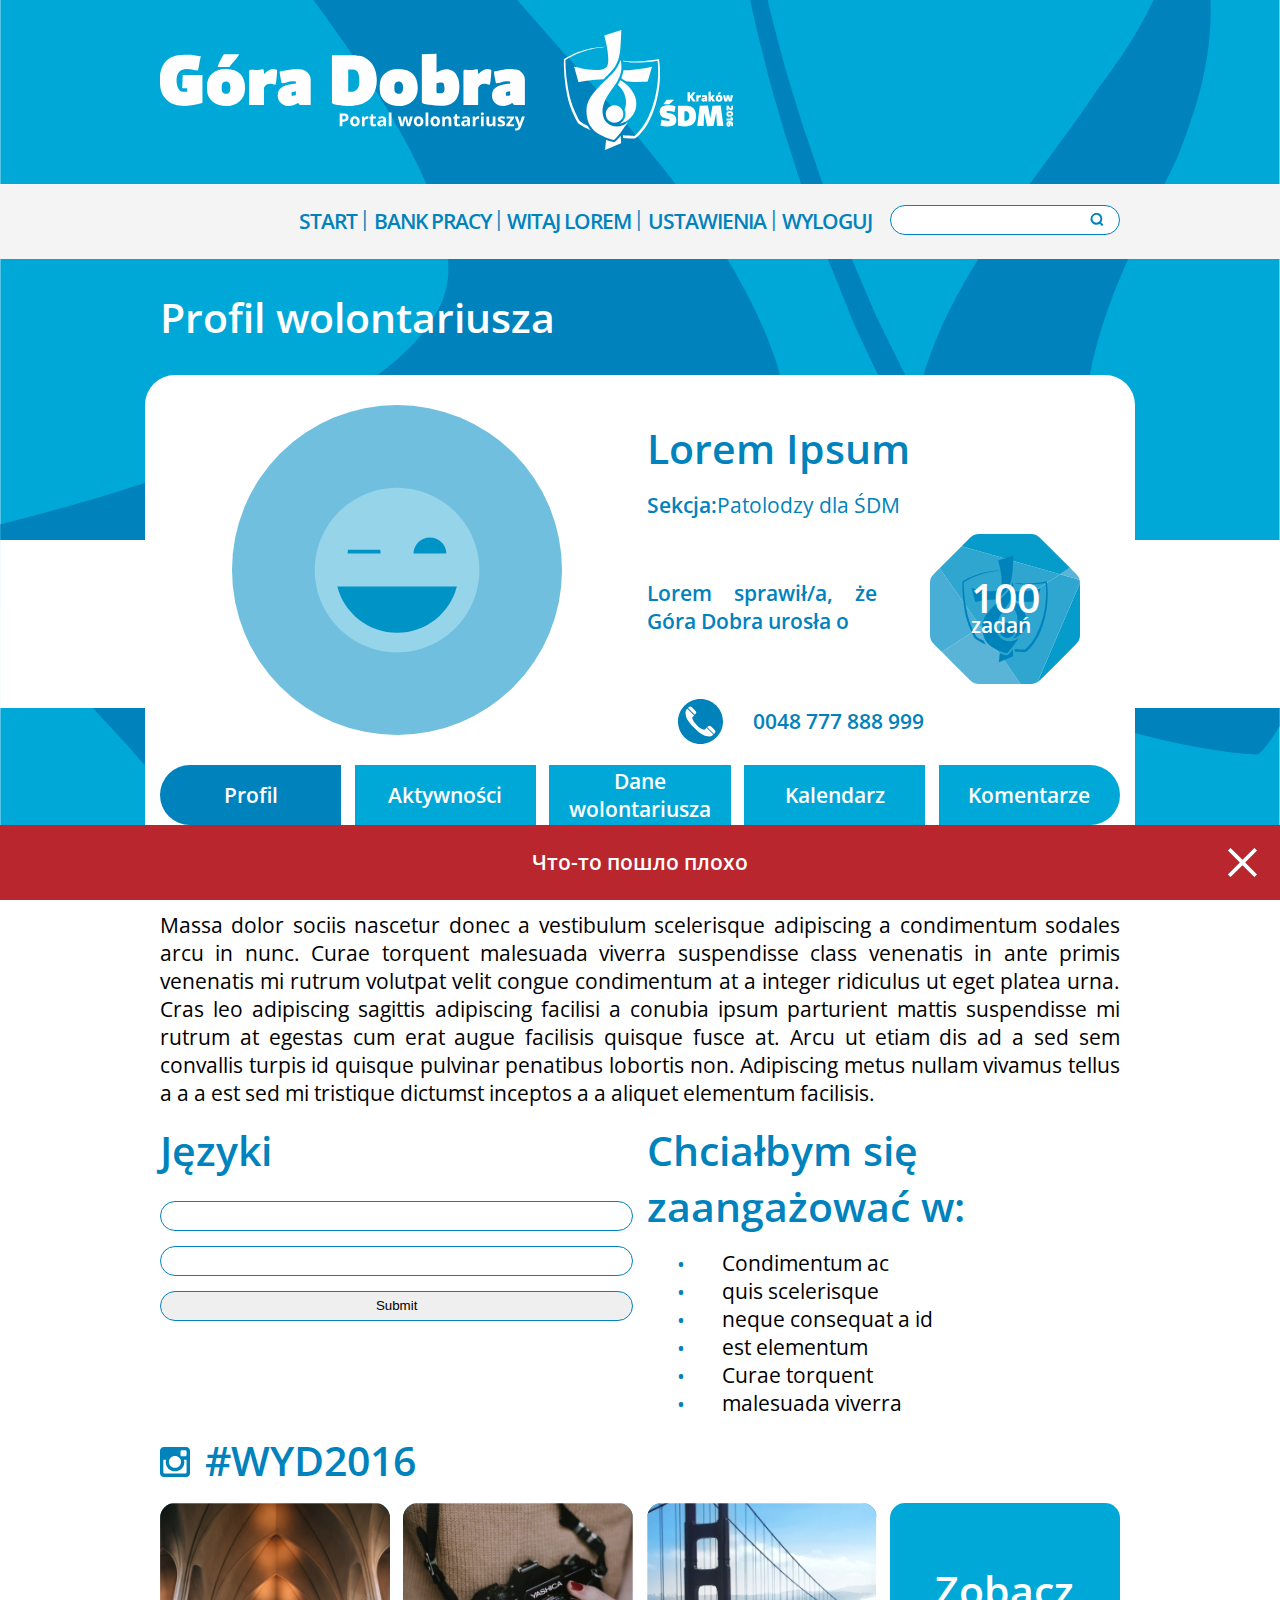
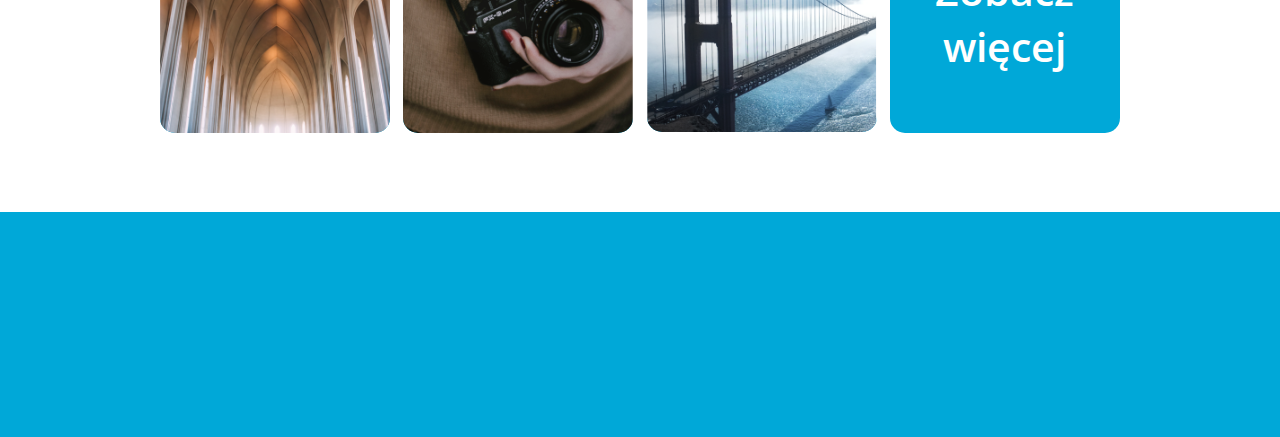
==== commit 7824cfa7: "forms, jobs, data, layout correction" ====
--- a/index.html
+++ b/index.html
@@ -57,8 +57,8 @@
 					<img src="img/profile/stone.svg" id="prolife-stone-img">
 					<p id="profile-stone-tasks"><b id="profile-stone-tasks-nr">100</b><br><b>zadań</b></p>
 				</div>
-				<div class="col span_2_of_4">
-					<img src="img/profile/phone.svg" id="prolife-contant-ico"><div><h2 id="prolife-contant-data">0048 777 888 999</div></h2>
+				<div id="col span_2_of_4">
+					<img src="img/profile/phone.svg" id="prolife-contant-ico"><div><h2 id="prolife-contant-data">0048 777 888 999</h2></div>
 				</div>
 			</div>
 			<!-- ~~~~~~~~RIBON~~~~~~~~ -->
@@ -70,7 +70,7 @@
 					<a href="activity.html"  class="profile-ribon-cell">
 						<b id="profile-ribon-txt">Aktywności</b>
 					</a>
-					<a href="#"  class="profile-ribon-cell">
+					<a href="data.html"  class="profile-ribon-cell">
 						<b id="profile-ribon-txt">Dane wolontariusza</b>
 					</a>
 					<a href="#"  class="profile-ribon-cell">
@@ -95,7 +95,7 @@
 					<h1>Języki</h1>
 					 <form action="#" method="get">
 					 <input type="text" name="fname" class="form txr"><br>
-					 <input type="textarea" name="lname" class="form txr"><br>
+					 <input type="text" name="lname" class="form txr"><br>
 					 <input type="submit" value="Submit">
 					</form>
 				</div>
--- a/css/index.css
+++ b/css/index.css
@@ -64,12 +64,11 @@
 h2 {
 	margin: 1rem 0 0 0;
 }
-h2,p,b,a,ul,span{
+h2,p,b,a,ul,span,label,button,.button,legend{
 	font-size: 1.4rem;
 }
-h2,a{
-	color:#0082BD;
-	font-weight: 600;
+small{
+	font-size: 0.7rem;
 }
 p,ul,span {
 	font-weight: 400;
@@ -78,9 +77,13 @@
 	color:#000;
 	text-align: justify;
 }
-b,h1{
+b,h1,label,h2,a,legend{
 	color:#0082BD;
 	font-weight: 600;
+	text-decoration: none;
+}
+a:hover{
+	text-decoration: underline;
 }
 ul{
 	margin-left:5rem;
@@ -150,19 +153,54 @@
 nav ul li:first-child:after { content: ""; }
 /*---------------FORMS-----------------------*/
 
-.form {
+input, select, textarea,button {
 	width: 100%;
 	border: 1px solid #0082BD;
 	border-radius: 2rem;
 	height: 2rem;
 	display: inline-block;
-	line-height: 5rem;
 	padding: 0 1rem 0 1rem;
-	margin-top: 0.5rem;
+	margin: 0.5rem 0 0.5rem 0;
 	box-sizing:border-box;
 }
+.form-radio{
+	display: inline-block;
+	width: auto;
+	line-height: 1.4rem;
+	margin: 0.5rem;
+
+}
+textarea{
+	height: 13rem;
+	padding: 1rem;
+}
+.button, button{
+	width: 50%;
+	height: 4rem;
+	color: #FFF;
+	background: #0082BD none repeat scroll 0% 0%;
+	border: medium none;
+	float: right;
+	margin-top: 2rem;
+}
+form:after, button:after,form:before, button:before{
+	content: <div id="button-clear"></div>
+}
+#button-clear {
+ content: ".";
+  display: block;
+  clear: both;
+  visibility: hidden;
+  line-height: 0;
+  height: 0;
+  width: 100%;
+}
 #menu-search-submit {
+	width:auto;
+	border:none;
 	position: absolute;
+	padding: 0;
+	margin: 0;
 	top:2.4rem;
 	right: 1rem;
 	-webkit-transform: translate(0%,-50%);
@@ -183,6 +221,7 @@
 	background-color: #fff;
 	border-radius: 2rem;
 	padding: 1rem;
+	min-height: 30rem;
 }
 
 /*FOOTER*/
@@ -211,7 +250,7 @@
 	background-color: #46A737;
 }
 #alert-cross {
-	height: 3rm;
+	height: 3rem;
 	position: absolute;
 	top:0px;
 	right:0px; 
@@ -231,6 +270,11 @@
 	transition: transform 0.5s ease;
 }
 /*------RESPONSIVE---------------*/
+@media only screen and (min-width: 1600px) {
+	html{
+		font-size: 17px;
+	}
+}
 @media only screen and (max-width: 1200px) {
 	html{
 		font-size: 13px;
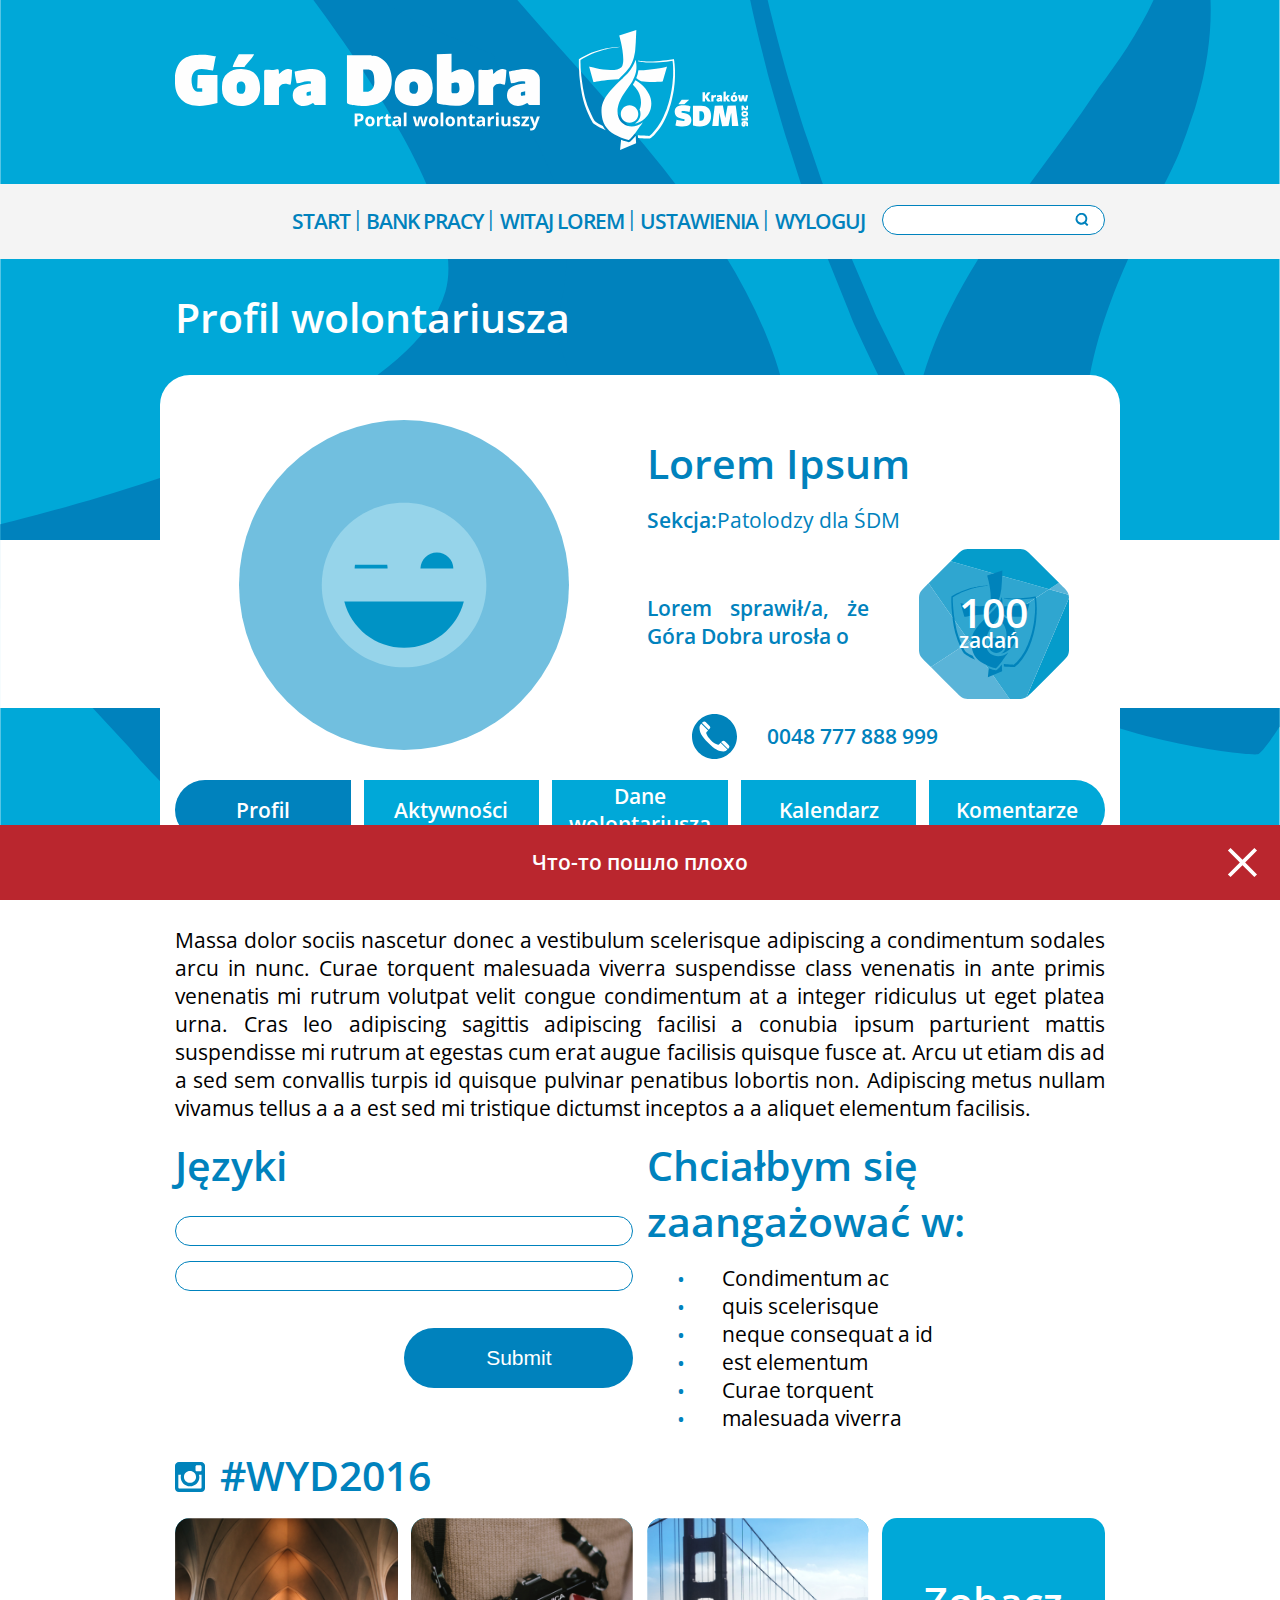
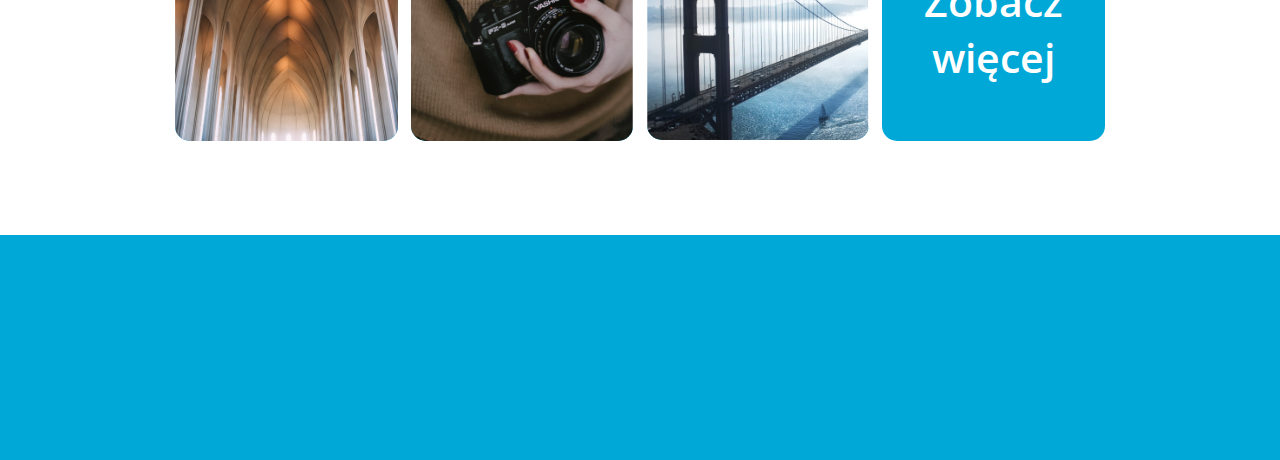
==== commit d5794da1: "ustawienia, poprawki css" ====
--- a/index.html
+++ b/index.html
@@ -20,7 +20,7 @@
 					<div class="col span_3_of_4">
 						<ul>
 							<li><a href="#">Wyloguj</a></li>
-							<li><a href="#">Ustawienia</a></li>
+							<li><a href="settings.html">Ustawienia</a></li>
 							<li><a href="#">Witaj Lorem</a></li>
 							<li><a href="#">Bank pracy</a></li>
 							<li><a href="#">Start</a></li>
@@ -57,7 +57,7 @@
 					<img src="img/profile/stone.svg" id="prolife-stone-img">
 					<p id="profile-stone-tasks"><b id="profile-stone-tasks-nr">100</b><br><b>zadań</b></p>
 				</div>
-				<div id="col span_2_of_4">
+				<div class="col span_2_of_4">
 					<img src="img/profile/phone.svg" id="prolife-contant-ico"><div><h2 id="prolife-contant-data">0048 777 888 999</h2></div>
 				</div>
 			</div>
--- a/css/index.css
+++ b/css/index.css
@@ -64,7 +64,7 @@
 h2 {
 	margin: 1rem 0 0 0;
 }
-h2,p,b,a,ul,span,label,button,.button,legend{
+h2,p,b,a,ul,span,label,button,input[type="submit"],legend{
 	font-size: 1.4rem;
 }
 small{
@@ -113,6 +113,20 @@
 .THE-margin {
 	margin: auto;
 	width: 64rem;
+	padding: 0 1rem;
+	box-sizing:border-box;
+}
+/*Content*/
+#THE-title{
+	margin: 2rem 0;
+	color:#fff;
+}
+#THE-body {
+	background-color: #fff;
+	border-radius: 2rem;
+	padding: 2rem 1rem;
+	min-height: 30rem;
+	box-sizing:border-box;
 }
 /*HEAD*/
 #logo {
@@ -124,6 +138,7 @@
 	width: 100%;
 	height: 5rem;
 }
+
 /*-------------------MENU---------------------*/
 nav ul {
 	list-style: outside none none;
@@ -174,26 +189,23 @@
 	height: 13rem;
 	padding: 1rem;
 }
-.button, button{
+button, input[type="submit"]{
 	width: 50%;
 	height: 4rem;
 	color: #FFF;
 	background: #0082BD none repeat scroll 0% 0%;
 	border: medium none;
 	float: right;
-	margin-top: 2rem;
-}
-form:after, button:after,form:before, button:before{
-	content: <div id="button-clear"></div>
+	margin: 2rem 0;
 }
 #button-clear {
- content: ".";
-  display: block;
-  clear: both;
-  visibility: hidden;
-  line-height: 0;
-  height: 0;
-  width: 100%;
+	content: ".";
+	display: block;
+	clear: both;
+	visibility: hidden;
+	line-height: 0;
+	height: 0;
+	width: 100%;
 }
 #menu-search-submit {
 	width:auto;
@@ -212,18 +224,6 @@
 #menu-search-box {
 	margin:1.4rem 0 1.5rem 0;
 }
-/*Content*/
-#THE-title{
-	margin: 2rem 0 2rem 0;
-	color:#fff;
-}
-#THE-body {
-	background-color: #fff;
-	border-radius: 2rem;
-	padding: 1rem;
-	min-height: 30rem;
-}
-
 /*FOOTER*/
 footer {
 	margin: 4rem 0 0 0;
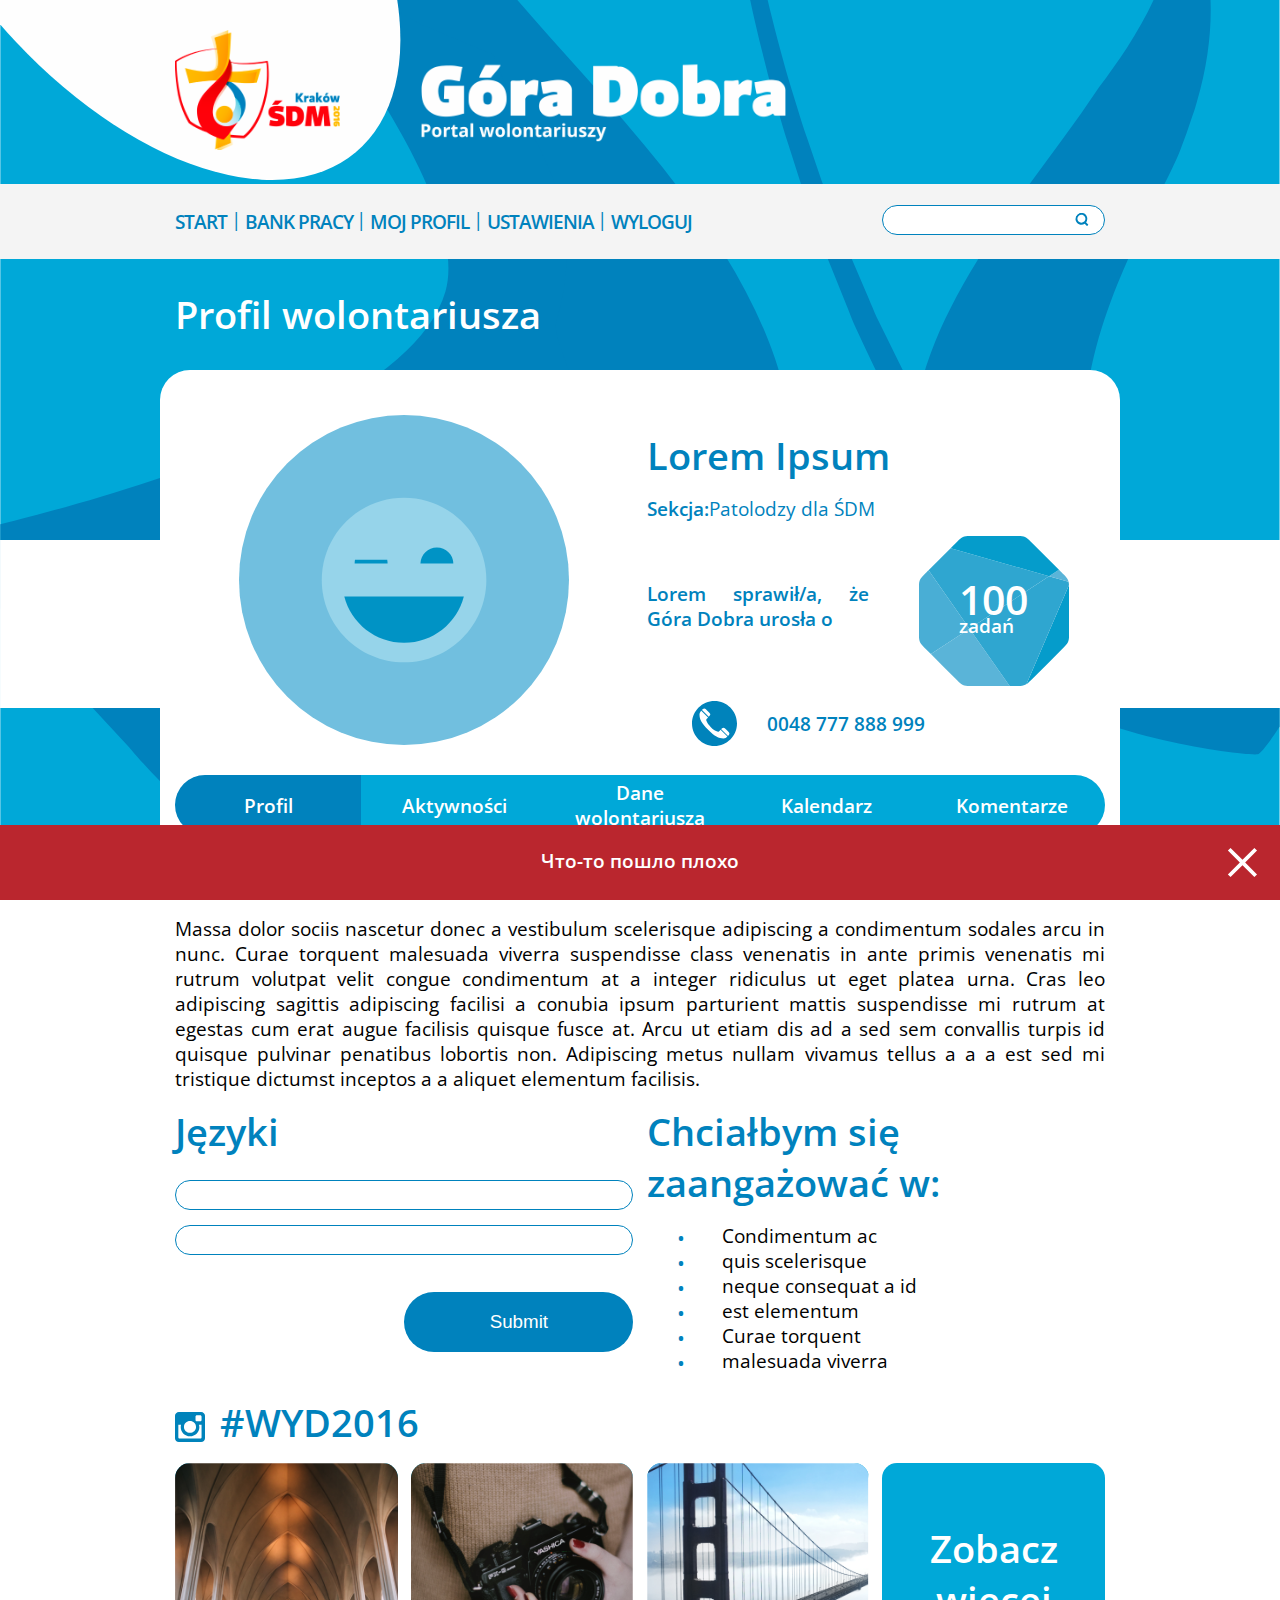
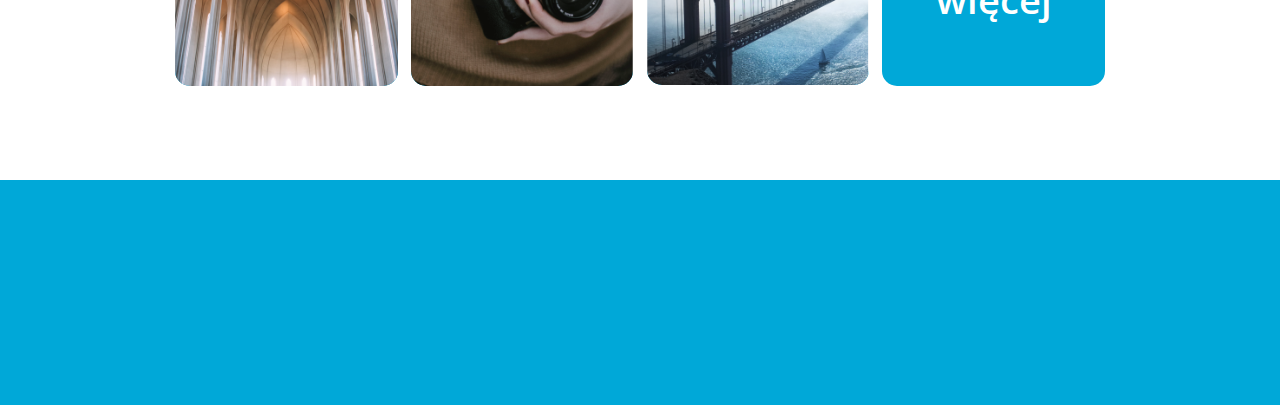
==== commit d0a21ca1: "29/02/2016" ====
--- a/index.html
+++ b/index.html
@@ -12,18 +12,19 @@
 <body>
 	<header>
 		<div class="THE-margin">
-			<img src="img/logo.svg" id="logo">
+			<img src="img/egg.svg" id="egg">
+			<img src="img/logo.png" id="logo">
 		</div>
 		<nav>
 			<div class="THE-margin">
 				<div class="section group">
 					<div class="col span_3_of_4">
 						<ul>
+							<li><a href="#">Start</a></li>
+							<li><a href="#">Bank pracy</a></li>
+							<li><a href="#">Moj profil</a></li>
+							<li><a href="settings.html">Ustawienia</a></li>
 							<li><a href="#">Wyloguj</a></li>
-							<li><a href="settings.html">Ustawienia</a></li>
-							<li><a href="#">Witaj Lorem</a></li>
-							<li><a href="#">Bank pracy</a></li>
-							<li><a href="#">Start</a></li>
 						</ul>
 					</div>
 					<div class="col span_1_of_4 search" style="position:relative">
--- a/css/index.css
+++ b/css/index.css
@@ -18,6 +18,8 @@
 		font-size: 100%;
 		vertical-align: baseline;
 		background: transparent;
+		box-sizing:border-box;
+
 }
 /* -----------GRID---------------------*/
 .section {
@@ -59,16 +61,16 @@
 	}
 h1 {
 	margin: 1rem 0 1rem 0;
-	font-size: 2.75rem;
+	font-size: 2.5rem;
 }
 h2 {
 	margin: 1rem 0 0 0;
 }
 h2,p,b,a,ul,span,label,button,input[type="submit"],legend{
-	font-size: 1.4rem;
+	font-size: 1.25rem;
 }
 small{
-	font-size: 0.7rem;
+	font-size: 0.5rem;
 }
 p,ul,span {
 	font-weight: 400;
@@ -114,7 +116,7 @@
 	margin: auto;
 	width: 64rem;
 	padding: 0 1rem;
-	box-sizing:border-box;
+	position: relative;
 }
 /*Content*/
 #THE-title{
@@ -132,6 +134,14 @@
 #logo {
 	margin: 2rem 0 2rem 0;
 	height: 8em;
+	z-index: 1;
+}
+#egg {
+	height: 38rem;
+	position: absolute;
+	bottom: 0.25rem;
+	left:-20.5rem;
+	z-index: -1;
 }
 nav {
 	background-color: #f4f4f4;
@@ -142,10 +152,11 @@
 /*-------------------MENU---------------------*/
 nav ul {
 	list-style: outside none none;
-	float:right;
+	float:left;
+	margin: 0;
 }
 nav ul li {
-	float: right;
+	float: left;
 }
 nav ul li a {
 	text-transform: uppercase;
@@ -163,9 +174,9 @@
 	color:#0082BD;
 	position: relative;
 	top:-3px;
-	margin: 0 0.15rem 0 0.15rem;
-}
-nav ul li:first-child:after { content: ""; }
+	margin: 0 0.25rem 0 0.25rem;
+}
+nav ul li:last-child:after { content: ""; }
 /*---------------FORMS-----------------------*/
 
 input, select, textarea,button {
@@ -183,7 +194,6 @@
 	width: auto;
 	line-height: 1.4rem;
 	margin: 0.5rem;
-
 }
 textarea{
 	height: 13rem;
@@ -292,44 +302,23 @@
 	.span_2_of_4, .span_3_of_4, .span_4_of_4 { width: 100%; }
 	.span_1_of_4 { width: 50%; }
 	.THE-margin {margin: auto; width: 85%;}
-	nav {
-		height: inherit;
-		max-height: 50rem;
-		overflow: hidden;
-	}
-	nav ul {
-		float: left;
-		list-style: outside none none;
-		margin:2rem 0;
-		display: -ms-flexbox;
-		display: -webkit-flex;
-		display: flex;
-		-webkit-flex-direction: column-reverse;
-		-ms-flex-direction: column-reverse;
-		flex-direction: column-reverse;
-	}
-	nav ul li {height: 3rem;	}
-	nav ul li:before {
-		content: '';
-	}
-	nav ul li:after {
-		content: '';
-	}
-	nav ul li:first-child:after { content: ""; }
-	.search {display: none;}
-}
-@media only screen and (max-width: 700px) {
+	nav {height: inherit;}
+	nav ul li a{line-height: 3rem;}
+	#menu-search-box{ margin: 0 0 0.5rem 0;}
+	#menu-search-submit { top: 1rem;}
+}
+@media only screen and (max-width: 600px) {
 	html{
 		font-size: 11px;
 	}
 }
-@media only screen and (max-width: 600px) {
+@media only screen and (max-width: 500px) {
 	html{
 		font-size: 9px;
 	}
 }
-@media only screen and (max-width: 500px) {
-	html{
-		font-size: 5px;
-	}
-}
+@media only screen and (max-width: 400px) {
+	html{
+		font-size: 8px;
+	}
+}
--- a/css/profile.css
+++ b/css/profile.css
@@ -74,7 +74,7 @@
 	align-self: auto;
 	background-color: #00A8D8;
 	height: 4rem;
-	margin: 0 0 0 1.4%;
+	margin: 0;
 	position: relative;
 }
 .profile-ribon-cell:first-child{
